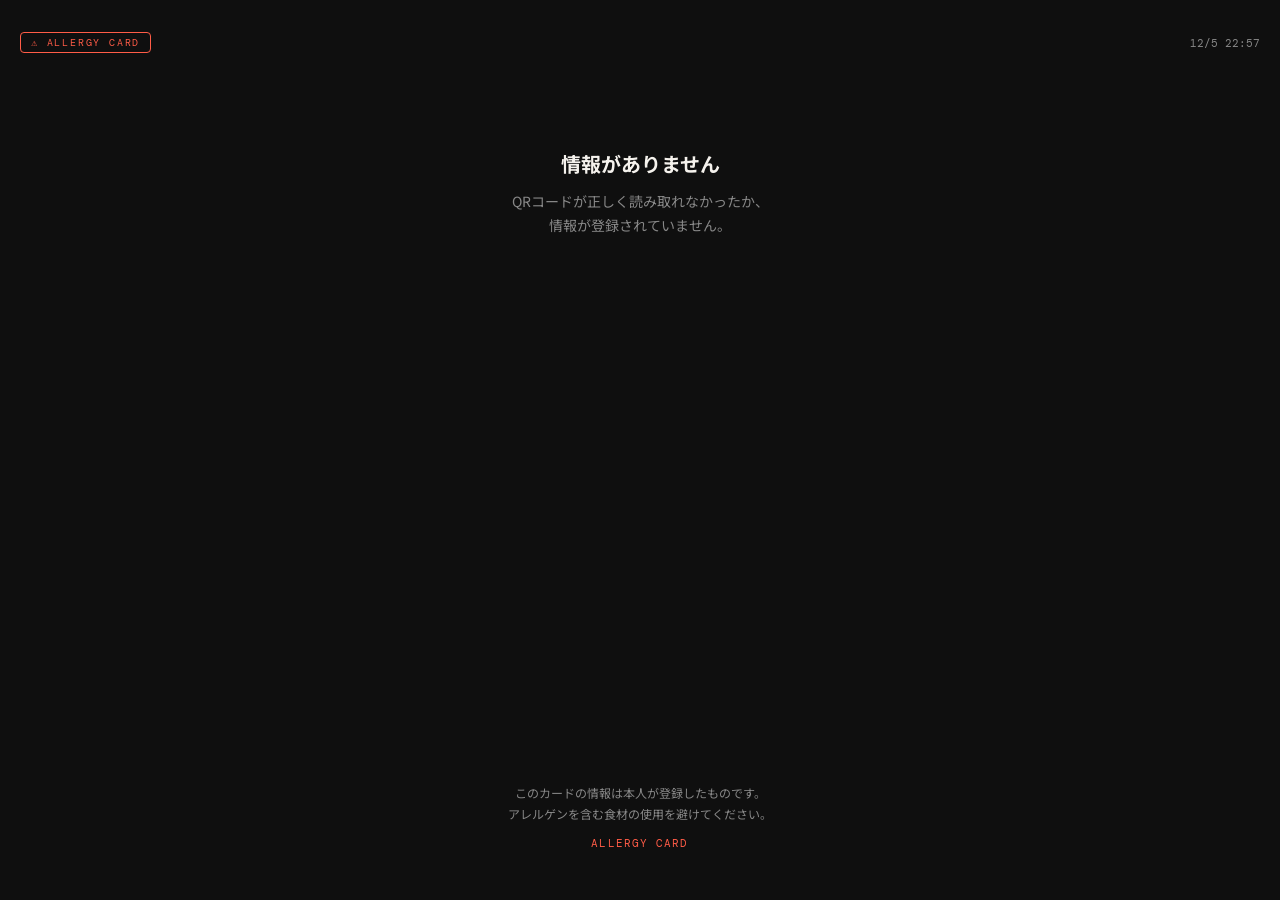
==== view.html @ a5b6d62f "Initial commit" ====
<!DOCTYPE html>
<html lang="ja">
<head>
  <meta charset="UTF-8" />
  <meta name="viewport" content="width=device-width, initial-scale=1.0" />
  <title>アレルギー情報</title>
  <link rel="preconnect" href="https://fonts.googleapis.com">
  <link href="https://fonts.googleapis.com/css2?family=Noto+Sans+JP:wght@400;500;700;900&family=DM+Mono:wght@500&display=swap" rel="stylesheet">
  <style>
    :root {
      --bg: #0F0F0F;
      --card: #1A1A1A;
      --accent: #FF5C47;
      --accent-glow: rgba(255,92,71,0.2);
      --text: #F5F2ED;
      --text-muted: #888;
      --border: #2A2A2A;
    }

    * { box-sizing: border-box; margin: 0; padding: 0; }

    body {
      background: var(--bg);
      font-family: 'Noto Sans JP', sans-serif;
      color: var(--text);
      min-height: 100vh;
      display: flex;
      flex-direction: column;
      padding: 32px 20px 48px;
    }

    .top-bar {
      display: flex;
      align-items: center;
      justify-content: space-between;
      margin-bottom: 36px;
    }

    .badge {
      font-family: 'DM Mono', monospace;
      font-size: 10px;
      letter-spacing: 0.18em;
      color: var(--accent);
      border: 1px solid var(--accent);
      border-radius: 4px;
      padding: 3px 10px;
      text-transform: uppercase;
    }

    .timestamp {
      font-size: 11px;
      color: var(--text-muted);
      font-family: 'DM Mono', monospace;
    }

    /* 警告バナー */
    .warning-banner {
      background: var(--accent);
      border-radius: 14px;
      padding: 18px 20px;
      margin-bottom: 24px;
      display: flex;
      align-items: center;
      gap: 14px;
      box-shadow: 0 0 32px var(--accent-glow);
    }

    .warning-icon {
      font-size: 28px;
      flex-shrink: 0;
    }

    .warning-text h2 {
      font-size: 17px;
      font-weight: 700;
      color: white;
      line-height: 1.3;
    }

    .warning-text p {
      font-size: 12px;
      color: rgba(255,255,255,0.8);
      margin-top: 3px;
    }

    /* 名前カード */
    .name-card {
      background: var(--card);
      border: 1px solid var(--border);
      border-radius: 12px;
      padding: 16px 18px;
      margin-bottom: 16px;
      display: flex;
      align-items: center;
      gap: 12px;
    }

    .name-icon {
      width: 40px;
      height: 40px;
      background: var(--accent-glow);
      border: 1px solid var(--accent);
      border-radius: 50%;
      display: flex;
      align-items: center;
      justify-content: center;
      font-size: 18px;
      flex-shrink: 0;
    }

    .name-label {
      font-size: 11px;
      color: var(--text-muted);
      margin-bottom: 2px;
    }

    .name-value {
      font-size: 18px;
      font-weight: 700;
    }

    /* アレルゲンカード */
    .section-label {
      font-size: 11px;
      font-weight: 700;
      letter-spacing: 0.14em;
      text-transform: uppercase;
      color: var(--text-muted);
      margin-bottom: 12px;
      display: flex;
      align-items: center;
      gap: 8px;
    }

    .section-label::after {
      content: '';
      flex: 1;
      height: 1px;
      background: var(--border);
    }

    .allergen-list {
      display: flex;
      flex-direction: column;
      gap: 10px;
      margin-bottom: 20px;
    }

    .allergen-card {
      background: var(--card);
      border: 1px solid #2E1512;
      border-left: 4px solid var(--accent);
      border-radius: 10px;
      padding: 14px 16px;
      display: flex;
      align-items: center;
      gap: 14px;
      animation: fadeIn 0.3s ease both;
    }

    @keyframes fadeIn {
      from { opacity: 0; transform: translateX(-8px); }
      to   { opacity: 1; transform: translateX(0); }
    }

    .allergen-emoji {
      font-size: 26px;
      width: 36px;
      text-align: center;
    }

    .allergen-name {
      font-size: 18px;
      font-weight: 700;
    }

    .allergen-desc {
      font-size: 12px;
      color: var(--text-muted);
      margin-top: 2px;
    }

    /* その他 */
    .other-card {
      background: var(--card);
      border: 1px solid var(--border);
      border-radius: 10px;
      padding: 16px;
      margin-bottom: 20px;
    }

    .other-text {
      font-size: 15px;
      line-height: 1.7;
      white-space: pre-wrap;
    }

    /* フッター */
    .footer {
      margin-top: auto;
      text-align: center;
      padding-top: 32px;
    }

    .footer-note {
      font-size: 12px;
      color: var(--text-muted);
      line-height: 1.7;
    }

    .footer-brand {
      display: inline-block;
      font-family: 'DM Mono', monospace;
      font-size: 11px;
      color: var(--accent);
      margin-top: 12px;
      letter-spacing: 0.1em;
    }

    /* エラー */
    .error-state {
      text-align: center;
      padding: 60px 20px;
    }

    .error-state h2 {
      font-size: 20px;
      margin-bottom: 12px;
    }

    .error-state p {
      font-size: 14px;
      color: var(--text-muted);
      line-height: 1.7;
    }
  </style>
</head>
<body>

  <div class="top-bar">
    <div class="badge">⚠ Allergy Card</div>
    <div class="timestamp" id="timestamp"></div>
  </div>

  <div id="content"></div>

  <div class="footer">
    <p class="footer-note">このカードの情報は本人が登録したものです。<br>アレルゲンを含む食材の使用を避けてください。</p>
    <span class="footer-brand">ALLERGY CARD</span>
  </div>

  <script>
    // タイムスタンプ
    const now = new Date();
    document.getElementById('timestamp').textContent =
      `${now.getMonth()+1}/${now.getDate()} ${now.getHours()}:${String(now.getMinutes()).padStart(2,'0')}`;

    const ALLERGEN_META = {
      '卵':   { icon: '🥚', desc: 'Egg' },
      '乳':   { icon: '🥛', desc: 'Dairy / Milk' },
      '小麦': { icon: '🌾', desc: 'Wheat / Gluten' },
      'えび': { icon: '🦐', desc: 'Shrimp / Prawn' },
      'かに': { icon: '🦀', desc: 'Crab' },
      'そば': { icon: '🍜', desc: 'Soba / Buckwheat' },
      '落花生': { icon: '🥜', desc: 'Peanut' },
      'くるみ': { icon: '🌰', desc: 'Walnut' },
    };

    const params = new URLSearchParams(location.search);
    const name = params.get('name') || '';
    const dataRaw = params.get('data') || '';
    const other = params.get('other') ? decodeURIComponent(params.get('other')) : '';

    const allergens = dataRaw ? dataRaw.split(',').filter(Boolean) : [];
    const content = document.getElementById('content');

    if (!allergens.length && !other) {
      content.innerHTML = `
        <div class="error-state">
          <h2>情報がありません</h2>
          <p>QRコードが正しく読み取れなかったか、<br>情報が登録されていません。</p>
        </div>`;
    } else {
      let html = '';

      // 警告バナー
      html += `
        <div class="warning-banner">
          <div class="warning-icon">⚠️</div>
          <div class="warning-text">
            <h2>アレルギーをお持ちのお客様です</h2>
            <p>以下の食材・成分に注意してご対応ください</p>
          </div>
        </div>`;

      // 名前
      if (name) {
        html += `
          <div class="name-card">
            <div class="name-icon">👤</div>
            <div>
              <div class="name-label">お名前</div>
              <div class="name-value">${escHtml(name)} 様</div>
            </div>
          </div>`;
      }

      // アレルゲン
      if (allergens.length) {
        html += `<div class="section-label">アレルゲン（${allergens.length}品目）</div>`;
        html += `<div class="allergen-list">`;
        allergens.forEach((a, i) => {
          const meta = ALLERGEN_META[a] || { icon: '⚠️', desc: 'Allergen' };
          html += `
            <div class="allergen-card" style="animation-delay:${i * 0.07}s">
              <div class="allergen-emoji">${meta.icon}</div>
              <div>
                <div class="allergen-name">${escHtml(a)}</div>
                <div class="allergen-desc">${meta.desc}</div>
              </div>
            </div>`;
        });
        html += `</div>`;
      }

      // その他
      if (other) {
        html += `<div class="section-label">その他・備考</div>`;
        html += `<div class="other-card"><p class="other-text">${escHtml(other)}</p></div>`;
      }

      content.innerHTML = html;
    }

    function escHtml(s) {
      return s.replace(/&/g,'&amp;').replace(/</g,'&lt;').replace(/>/g,'&gt;').replace(/"/g,'&quot;');
    }
  </script>
</body>
</html>
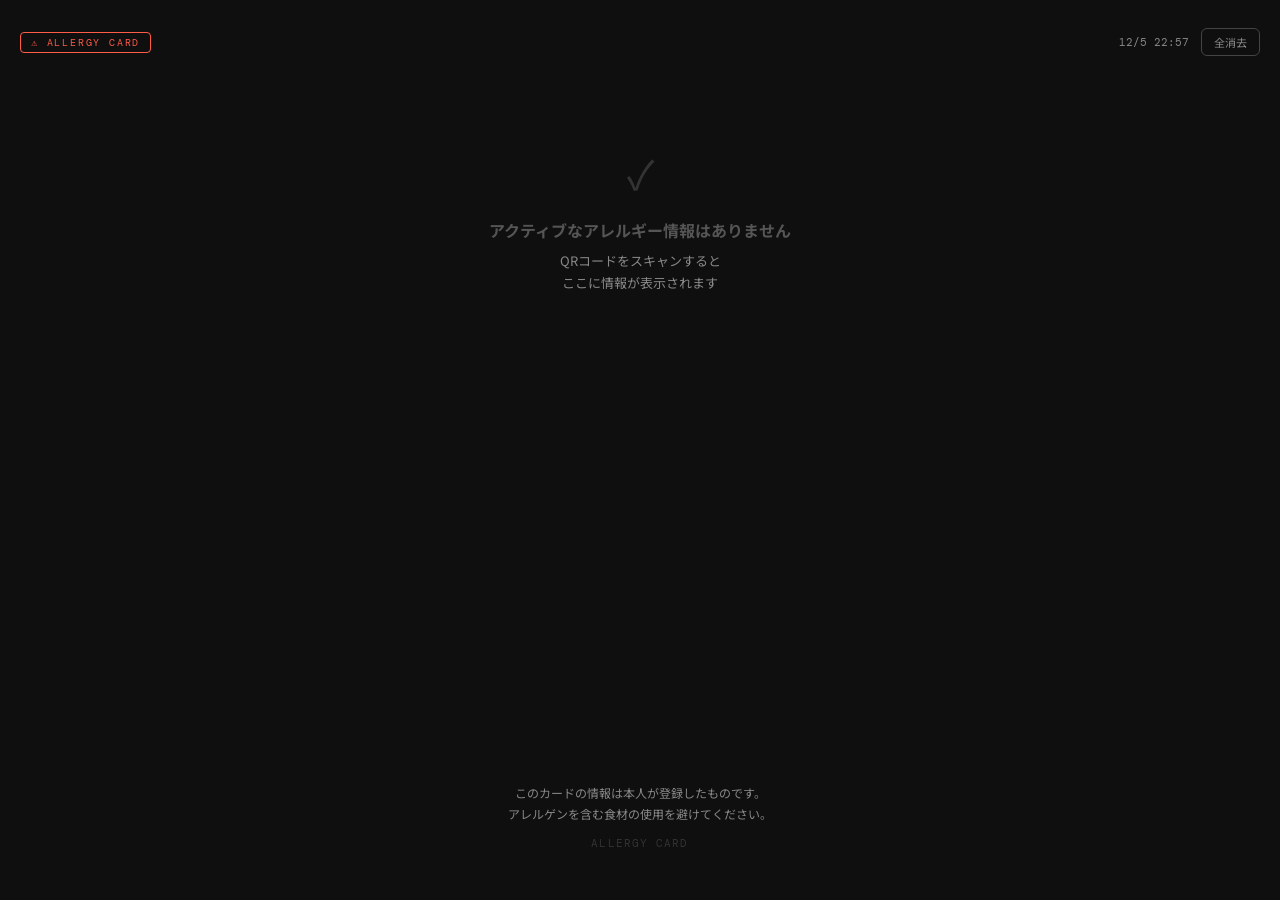
==== commit e1333512: "機能追加" ====
--- a/view.html
+++ b/view.html
@@ -6,240 +6,17 @@
   <title>アレルギー情報</title>
   <link rel="preconnect" href="https://fonts.googleapis.com">
   <link href="https://fonts.googleapis.com/css2?family=Noto+Sans+JP:wght@400;500;700;900&family=DM+Mono:wght@500&display=swap" rel="stylesheet">
-  <style>
-    :root {
-      --bg: #0F0F0F;
-      --card: #1A1A1A;
-      --accent: #FF5C47;
-      --accent-glow: rgba(255,92,71,0.2);
-      --text: #F5F2ED;
-      --text-muted: #888;
-      --border: #2A2A2A;
-    }
-
-    * { box-sizing: border-box; margin: 0; padding: 0; }
-
-    body {
-      background: var(--bg);
-      font-family: 'Noto Sans JP', sans-serif;
-      color: var(--text);
-      min-height: 100vh;
-      display: flex;
-      flex-direction: column;
-      padding: 32px 20px 48px;
-    }
-
-    .top-bar {
-      display: flex;
-      align-items: center;
-      justify-content: space-between;
-      margin-bottom: 36px;
-    }
-
-    .badge {
-      font-family: 'DM Mono', monospace;
-      font-size: 10px;
-      letter-spacing: 0.18em;
-      color: var(--accent);
-      border: 1px solid var(--accent);
-      border-radius: 4px;
-      padding: 3px 10px;
-      text-transform: uppercase;
-    }
-
-    .timestamp {
-      font-size: 11px;
-      color: var(--text-muted);
-      font-family: 'DM Mono', monospace;
-    }
-
-    /* 警告バナー */
-    .warning-banner {
-      background: var(--accent);
-      border-radius: 14px;
-      padding: 18px 20px;
-      margin-bottom: 24px;
-      display: flex;
-      align-items: center;
-      gap: 14px;
-      box-shadow: 0 0 32px var(--accent-glow);
-    }
-
-    .warning-icon {
-      font-size: 28px;
-      flex-shrink: 0;
-    }
-
-    .warning-text h2 {
-      font-size: 17px;
-      font-weight: 700;
-      color: white;
-      line-height: 1.3;
-    }
-
-    .warning-text p {
-      font-size: 12px;
-      color: rgba(255,255,255,0.8);
-      margin-top: 3px;
-    }
-
-    /* 名前カード */
-    .name-card {
-      background: var(--card);
-      border: 1px solid var(--border);
-      border-radius: 12px;
-      padding: 16px 18px;
-      margin-bottom: 16px;
-      display: flex;
-      align-items: center;
-      gap: 12px;
-    }
-
-    .name-icon {
-      width: 40px;
-      height: 40px;
-      background: var(--accent-glow);
-      border: 1px solid var(--accent);
-      border-radius: 50%;
-      display: flex;
-      align-items: center;
-      justify-content: center;
-      font-size: 18px;
-      flex-shrink: 0;
-    }
-
-    .name-label {
-      font-size: 11px;
-      color: var(--text-muted);
-      margin-bottom: 2px;
-    }
-
-    .name-value {
-      font-size: 18px;
-      font-weight: 700;
-    }
-
-    /* アレルゲンカード */
-    .section-label {
-      font-size: 11px;
-      font-weight: 700;
-      letter-spacing: 0.14em;
-      text-transform: uppercase;
-      color: var(--text-muted);
-      margin-bottom: 12px;
-      display: flex;
-      align-items: center;
-      gap: 8px;
-    }
-
-    .section-label::after {
-      content: '';
-      flex: 1;
-      height: 1px;
-      background: var(--border);
-    }
-
-    .allergen-list {
-      display: flex;
-      flex-direction: column;
-      gap: 10px;
-      margin-bottom: 20px;
-    }
-
-    .allergen-card {
-      background: var(--card);
-      border: 1px solid #2E1512;
-      border-left: 4px solid var(--accent);
-      border-radius: 10px;
-      padding: 14px 16px;
-      display: flex;
-      align-items: center;
-      gap: 14px;
-      animation: fadeIn 0.3s ease both;
-    }
-
-    @keyframes fadeIn {
-      from { opacity: 0; transform: translateX(-8px); }
-      to   { opacity: 1; transform: translateX(0); }
-    }
-
-    .allergen-emoji {
-      font-size: 26px;
-      width: 36px;
-      text-align: center;
-    }
-
-    .allergen-name {
-      font-size: 18px;
-      font-weight: 700;
-    }
-
-    .allergen-desc {
-      font-size: 12px;
-      color: var(--text-muted);
-      margin-top: 2px;
-    }
-
-    /* その他 */
-    .other-card {
-      background: var(--card);
-      border: 1px solid var(--border);
-      border-radius: 10px;
-      padding: 16px;
-      margin-bottom: 20px;
-    }
-
-    .other-text {
-      font-size: 15px;
-      line-height: 1.7;
-      white-space: pre-wrap;
-    }
-
-    /* フッター */
-    .footer {
-      margin-top: auto;
-      text-align: center;
-      padding-top: 32px;
-    }
-
-    .footer-note {
-      font-size: 12px;
-      color: var(--text-muted);
-      line-height: 1.7;
-    }
-
-    .footer-brand {
-      display: inline-block;
-      font-family: 'DM Mono', monospace;
-      font-size: 11px;
-      color: var(--accent);
-      margin-top: 12px;
-      letter-spacing: 0.1em;
-    }
-
-    /* エラー */
-    .error-state {
-      text-align: center;
-      padding: 60px 20px;
-    }
-
-    .error-state h2 {
-      font-size: 20px;
-      margin-bottom: 12px;
-    }
-
-    .error-state p {
-      font-size: 14px;
-      color: var(--text-muted);
-      line-height: 1.7;
-    }
-  </style>
+  <link rel="stylesheet" href="common.css">
+  <link rel="stylesheet" href="view.css">
 </head>
 <body>
 
   <div class="top-bar">
     <div class="badge">⚠ Allergy Card</div>
-    <div class="timestamp" id="timestamp"></div>
+    <div class="top-bar-right">
+      <div class="timestamp" id="timestamp"></div>
+      <button class="btn-clear-all" onclick="clearAll()">全消去</button>
+    </div>
   </div>
 
   <div id="content"></div>
@@ -249,92 +26,6 @@
     <span class="footer-brand">ALLERGY CARD</span>
   </div>
 
-  <script>
-    // タイムスタンプ
-    const now = new Date();
-    document.getElementById('timestamp').textContent =
-      `${now.getMonth()+1}/${now.getDate()} ${now.getHours()}:${String(now.getMinutes()).padStart(2,'0')}`;
-
-    const ALLERGEN_META = {
-      '卵':   { icon: '🥚', desc: 'Egg' },
-      '乳':   { icon: '🥛', desc: 'Dairy / Milk' },
-      '小麦': { icon: '🌾', desc: 'Wheat / Gluten' },
-      'えび': { icon: '🦐', desc: 'Shrimp / Prawn' },
-      'かに': { icon: '🦀', desc: 'Crab' },
-      'そば': { icon: '🍜', desc: 'Soba / Buckwheat' },
-      '落花生': { icon: '🥜', desc: 'Peanut' },
-      'くるみ': { icon: '🌰', desc: 'Walnut' },
-    };
-
-    const params = new URLSearchParams(location.search);
-    const name = params.get('name') || '';
-    const dataRaw = params.get('data') || '';
-    const other = params.get('other') ? decodeURIComponent(params.get('other')) : '';
-
-    const allergens = dataRaw ? dataRaw.split(',').filter(Boolean) : [];
-    const content = document.getElementById('content');
-
-    if (!allergens.length && !other) {
-      content.innerHTML = `
-        <div class="error-state">
-          <h2>情報がありません</h2>
-          <p>QRコードが正しく読み取れなかったか、<br>情報が登録されていません。</p>
-        </div>`;
-    } else {
-      let html = '';
-
-      // 警告バナー
-      html += `
-        <div class="warning-banner">
-          <div class="warning-icon">⚠️</div>
-          <div class="warning-text">
-            <h2>アレルギーをお持ちのお客様です</h2>
-            <p>以下の食材・成分に注意してご対応ください</p>
-          </div>
-        </div>`;
-
-      // 名前
-      if (name) {
-        html += `
-          <div class="name-card">
-            <div class="name-icon">👤</div>
-            <div>
-              <div class="name-label">お名前</div>
-              <div class="name-value">${escHtml(name)} 様</div>
-            </div>
-          </div>`;
-      }
-
-      // アレルゲン
-      if (allergens.length) {
-        html += `<div class="section-label">アレルゲン（${allergens.length}品目）</div>`;
-        html += `<div class="allergen-list">`;
-        allergens.forEach((a, i) => {
-          const meta = ALLERGEN_META[a] || { icon: '⚠️', desc: 'Allergen' };
-          html += `
-            <div class="allergen-card" style="animation-delay:${i * 0.07}s">
-              <div class="allergen-emoji">${meta.icon}</div>
-              <div>
-                <div class="allergen-name">${escHtml(a)}</div>
-                <div class="allergen-desc">${meta.desc}</div>
-              </div>
-            </div>`;
-        });
-        html += `</div>`;
-      }
-
-      // その他
-      if (other) {
-        html += `<div class="section-label">その他・備考</div>`;
-        html += `<div class="other-card"><p class="other-text">${escHtml(other)}</p></div>`;
-      }
-
-      content.innerHTML = html;
-    }
-
-    function escHtml(s) {
-      return s.replace(/&/g,'&amp;').replace(/</g,'&lt;').replace(/>/g,'&gt;').replace(/"/g,'&quot;');
-    }
-  </script>
+  <script src="view.js"></script>
 </body>
 </html>
--- a/common.css
+++ b/common.css
@@ -0,0 +1,10 @@
+* {
+  box-sizing: border-box;
+  margin: 0;
+  padding: 0;
+}
+
+body {
+  font-family: 'Noto Sans JP', sans-serif;
+  min-height: 100vh;
+}
--- a/view.css
+++ b/view.css
@@ -0,0 +1,245 @@
+:root {
+  --bg: #0F0F0F;
+  --card: #1A1A1A;
+  --accent: #FF5C47;
+  --accent-glow: rgba(255,92,71,0.2);
+  --text: #F5F2ED;
+  --text-muted: #888;
+  --border: #2A2A2A;
+}
+
+body {
+  background: var(--bg);
+  color: var(--text);
+  display: flex;
+  flex-direction: column;
+  padding: 28px 20px 48px;
+}
+
+/* トップバー */
+.top-bar {
+  display: flex;
+  align-items: center;
+  justify-content: space-between;
+  margin-bottom: 28px;
+}
+
+.top-bar-right {
+  display: flex;
+  align-items: center;
+  gap: 12px;
+}
+
+.badge {
+  font-family: 'DM Mono', monospace;
+  font-size: 10px;
+  letter-spacing: 0.18em;
+  color: var(--accent);
+  border: 1px solid var(--accent);
+  border-radius: 4px;
+  padding: 3px 10px;
+  text-transform: uppercase;
+}
+
+.timestamp {
+  font-size: 11px;
+  color: var(--text-muted);
+  font-family: 'DM Mono', monospace;
+}
+
+.btn-clear-all {
+  padding: 5px 12px;
+  background: transparent;
+  border: 1px solid #444;
+  border-radius: 6px;
+  font-family: 'Noto Sans JP', sans-serif;
+  font-size: 11px;
+  color: var(--text-muted);
+  cursor: pointer;
+  transition: all 0.15s;
+}
+
+.btn-clear-all:hover {
+  border-color: var(--accent);
+  color: var(--accent);
+}
+
+/* 警告バナー */
+.warning-banner {
+  background: var(--accent);
+  border-radius: 14px;
+  padding: 16px 20px;
+  margin-bottom: 20px;
+  display: flex;
+  align-items: center;
+  gap: 14px;
+  box-shadow: 0 0 32px var(--accent-glow);
+}
+
+.warning-icon {
+  font-size: 26px;
+  flex-shrink: 0;
+}
+
+.warning-text h2 {
+  font-size: 16px;
+  font-weight: 700;
+  color: white;
+  line-height: 1.3;
+}
+
+.warning-text p {
+  font-size: 11px;
+  color: rgba(255,255,255,0.8);
+  margin-top: 2px;
+}
+
+/* 人物カード */
+.person-card {
+  background: var(--card);
+  border: 1px solid var(--border);
+  border-radius: 14px;
+  padding: 16px;
+  margin-bottom: 12px;
+  animation: fadeIn 0.3s ease both;
+}
+
+@keyframes fadeIn {
+  from { opacity: 0; transform: translateY(8px); }
+  to   { opacity: 1; transform: translateY(0); }
+}
+
+.person-header {
+  display: flex;
+  align-items: center;
+  justify-content: space-between;
+  margin-bottom: 14px;
+  padding-bottom: 12px;
+  border-bottom: 1px solid var(--border);
+}
+
+.person-name {
+  font-size: 16px;
+  font-weight: 700;
+}
+
+/* タイマー */
+.person-timer {
+  font-family: 'DM Mono', monospace;
+  font-size: 13px;
+  color: var(--text-muted);
+  background: #222;
+  border-radius: 6px;
+  padding: 4px 10px;
+  letter-spacing: 0.05em;
+}
+
+.person-timer.urgent {
+  color: var(--accent);
+  animation: pulse 1s infinite;
+}
+
+@keyframes pulse {
+  0%, 100% { opacity: 1; }
+  50%       { opacity: 0.5; }
+}
+
+.person-timer.never {
+  font-size: 16px;
+  color: #555;
+}
+
+/* アレルゲン行 */
+.allergen-list {
+  display: flex;
+  flex-direction: column;
+  gap: 8px;
+}
+
+.allergen-row {
+  display: flex;
+  align-items: center;
+  gap: 12px;
+  padding: 10px 12px;
+  background: #111;
+  border: 1px solid #2E1512;
+  border-left: 3px solid var(--accent);
+  border-radius: 8px;
+}
+
+.allergen-emoji {
+  font-size: 22px;
+  width: 30px;
+  text-align: center;
+}
+
+.allergen-name {
+  font-size: 16px;
+  font-weight: 700;
+}
+
+.allergen-desc {
+  font-size: 11px;
+  color: var(--text-muted);
+  margin-left: auto;
+}
+
+/* その他備考 */
+.other-note {
+  margin-top: 10px;
+  padding: 10px 14px;
+  background: #111;
+  border: 1px solid var(--border);
+  border-radius: 8px;
+  font-size: 13px;
+  color: var(--text-muted);
+  line-height: 1.6;
+  white-space: pre-wrap;
+}
+
+/* 空状態 */
+.empty-state {
+  text-align: center;
+  padding: 60px 20px;
+}
+
+.empty-icon {
+  font-size: 40px;
+  color: #333;
+  margin-bottom: 16px;
+}
+
+.empty-state h2 {
+  font-size: 16px;
+  font-weight: 700;
+  color: #555;
+  margin-bottom: 8px;
+}
+
+.empty-state p {
+  font-size: 13px;
+  color: var(--text-muted);
+  line-height: 1.7;
+}
+
+/* フッター */
+.footer {
+  margin-top: auto;
+  text-align: center;
+  padding-top: 32px;
+}
+
+.footer-note {
+  font-size: 12px;
+  color: var(--text-muted);
+  line-height: 1.7;
+}
+
+.footer-brand {
+  display: inline-block;
+  font-family: 'DM Mono', monospace;
+  font-size: 11px;
+  color: #333;
+  margin-top: 12px;
+  letter-spacing: 0.1em;
+}
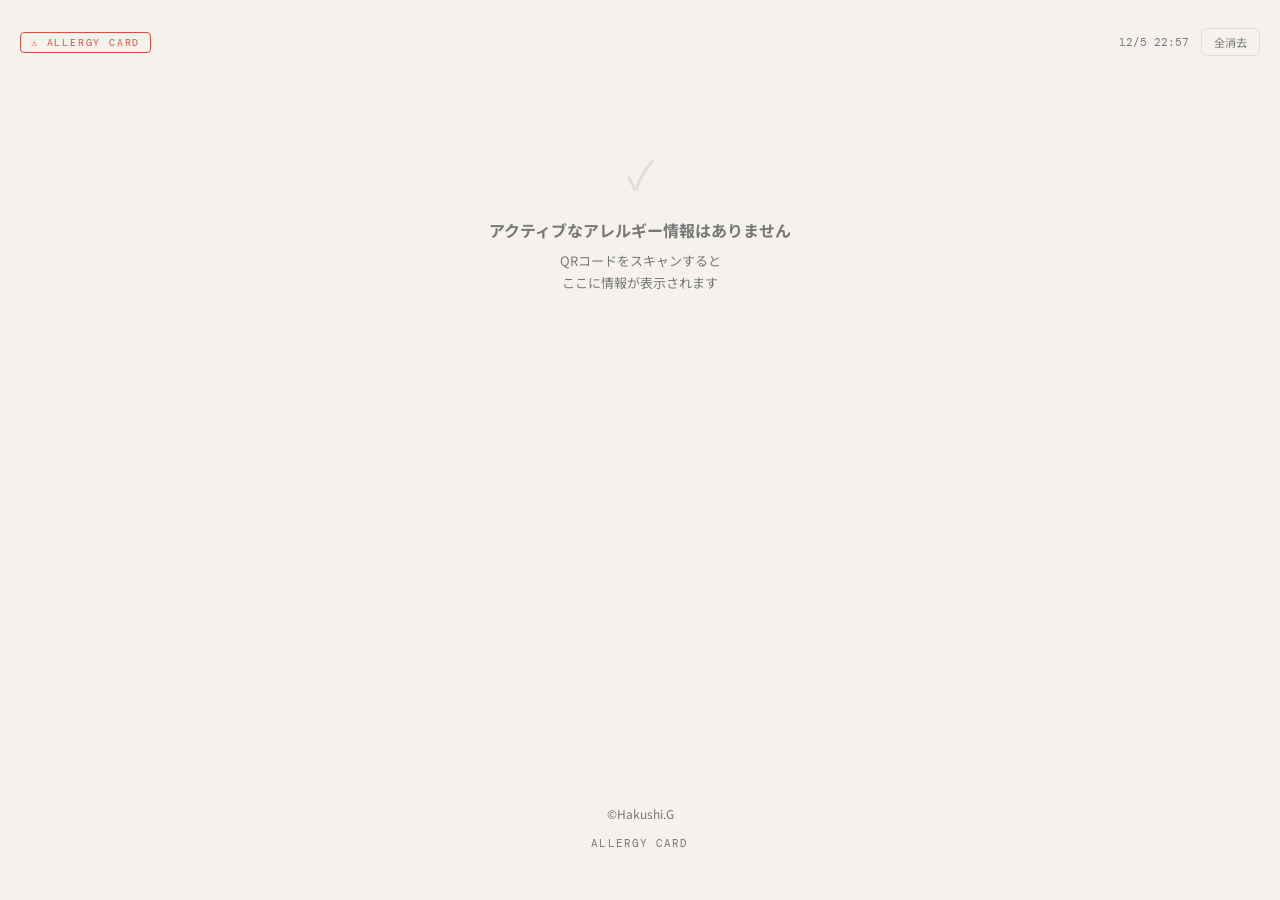
==== commit 84bfedb9: "文言変更" ====
--- a/view.html
+++ b/view.html
@@ -22,7 +22,7 @@
   <div id="content"></div>
 
   <div class="footer">
-    <p class="footer-note">このカードの情報は本人が登録したものです。<br>アレルゲンを含む食材の使用を避けてください。</p>
+    <p class="footer-note">©Hakushi.G</p>
     <span class="footer-brand">ALLERGY CARD</span>
   </div>
 
--- a/view.css
+++ b/view.css
@@ -1,11 +1,12 @@
 :root {
-  --bg: #0F0F0F;
-  --card: #1A1A1A;
-  --accent: #FF5C47;
-  --accent-glow: rgba(255,92,71,0.2);
-  --text: #F5F2ED;
-  --text-muted: #888;
-  --border: #2A2A2A;
+  --bg: #F5F2ED;
+  --card: #FFFFFF;
+  --accent: #D94F3D;
+  --accent-light: #FDECEA;
+  --text: #1A1A1A;
+  --text-muted: #777;
+  --border: #E0DCD6;
+  --shadow: 0 2px 16px rgba(0,0,0,0.08);
 }
 
 body {
@@ -50,7 +51,7 @@
 .btn-clear-all {
   padding: 5px 12px;
   background: transparent;
-  border: 1px solid #444;
+  border: 1px solid var(--border);
   border-radius: 6px;
   font-family: 'Noto Sans JP', sans-serif;
   font-size: 11px;
@@ -66,14 +67,14 @@
 
 /* 警告バナー */
 .warning-banner {
-  background: var(--accent);
+  background: var(--accent-light);
+  border: 1.5px solid var(--accent);
   border-radius: 14px;
   padding: 16px 20px;
   margin-bottom: 20px;
   display: flex;
   align-items: center;
   gap: 14px;
-  box-shadow: 0 0 32px var(--accent-glow);
 }
 
 .warning-icon {
@@ -84,13 +85,13 @@
 .warning-text h2 {
   font-size: 16px;
   font-weight: 700;
-  color: white;
+  color: var(--accent);
   line-height: 1.3;
 }
 
 .warning-text p {
-  font-size: 11px;
-  color: rgba(255,255,255,0.8);
+  font-size: 14px;
+  color: var(--text-muted);
   margin-top: 2px;
 }
 
@@ -98,6 +99,7 @@
 .person-card {
   background: var(--card);
   border: 1px solid var(--border);
+  box-shadow: var(--shadow);
   border-radius: 14px;
   padding: 16px;
   margin-bottom: 12px;
@@ -126,9 +128,10 @@
 /* タイマー */
 .person-timer {
   font-family: 'DM Mono', monospace;
-  font-size: 13px;
-  color: var(--text-muted);
-  background: #222;
+  font-size: 18px;
+  color: var(--text-muted);
+  background: var(--bg);
+  border: 1px solid var(--border);
   border-radius: 6px;
   padding: 4px 10px;
   letter-spacing: 0.05em;
@@ -136,6 +139,7 @@
 
 .person-timer.urgent {
   color: var(--accent);
+  border-color: var(--accent);
   animation: pulse 1s infinite;
 }
 
@@ -146,7 +150,7 @@
 
 .person-timer.never {
   font-size: 16px;
-  color: #555;
+  color: var(--text-muted);
 }
 
 /* アレルゲン行 */
@@ -161,8 +165,8 @@
   align-items: center;
   gap: 12px;
   padding: 10px 12px;
-  background: #111;
-  border: 1px solid #2E1512;
+  background: var(--bg);
+  border: 1px solid var(--border);
   border-left: 3px solid var(--accent);
   border-radius: 8px;
 }
@@ -188,7 +192,7 @@
 .other-note {
   margin-top: 10px;
   padding: 10px 14px;
-  background: #111;
+  background: var(--bg);
   border: 1px solid var(--border);
   border-radius: 8px;
   font-size: 13px;
@@ -205,14 +209,14 @@
 
 .empty-icon {
   font-size: 40px;
-  color: #333;
+  color: var(--border);
   margin-bottom: 16px;
 }
 
 .empty-state h2 {
   font-size: 16px;
   font-weight: 700;
-  color: #555;
+  color: var(--text-muted);
   margin-bottom: 8px;
 }
 
@@ -239,7 +243,18 @@
   display: inline-block;
   font-family: 'DM Mono', monospace;
   font-size: 11px;
-  color: #333;
+  color: var(--text-muted);
   margin-top: 12px;
   letter-spacing: 0.1em;
 }
+.privacy-note {
+  font-size: 11px;
+  color: var(--text-muted);
+  text-align: center;
+  line-height: 1.7;
+  padding: 12px 16px;
+  background: var(--card);
+  border: 1px solid var(--border);
+  border-radius: 10px;
+  margin-bottom: 16px;
+}
